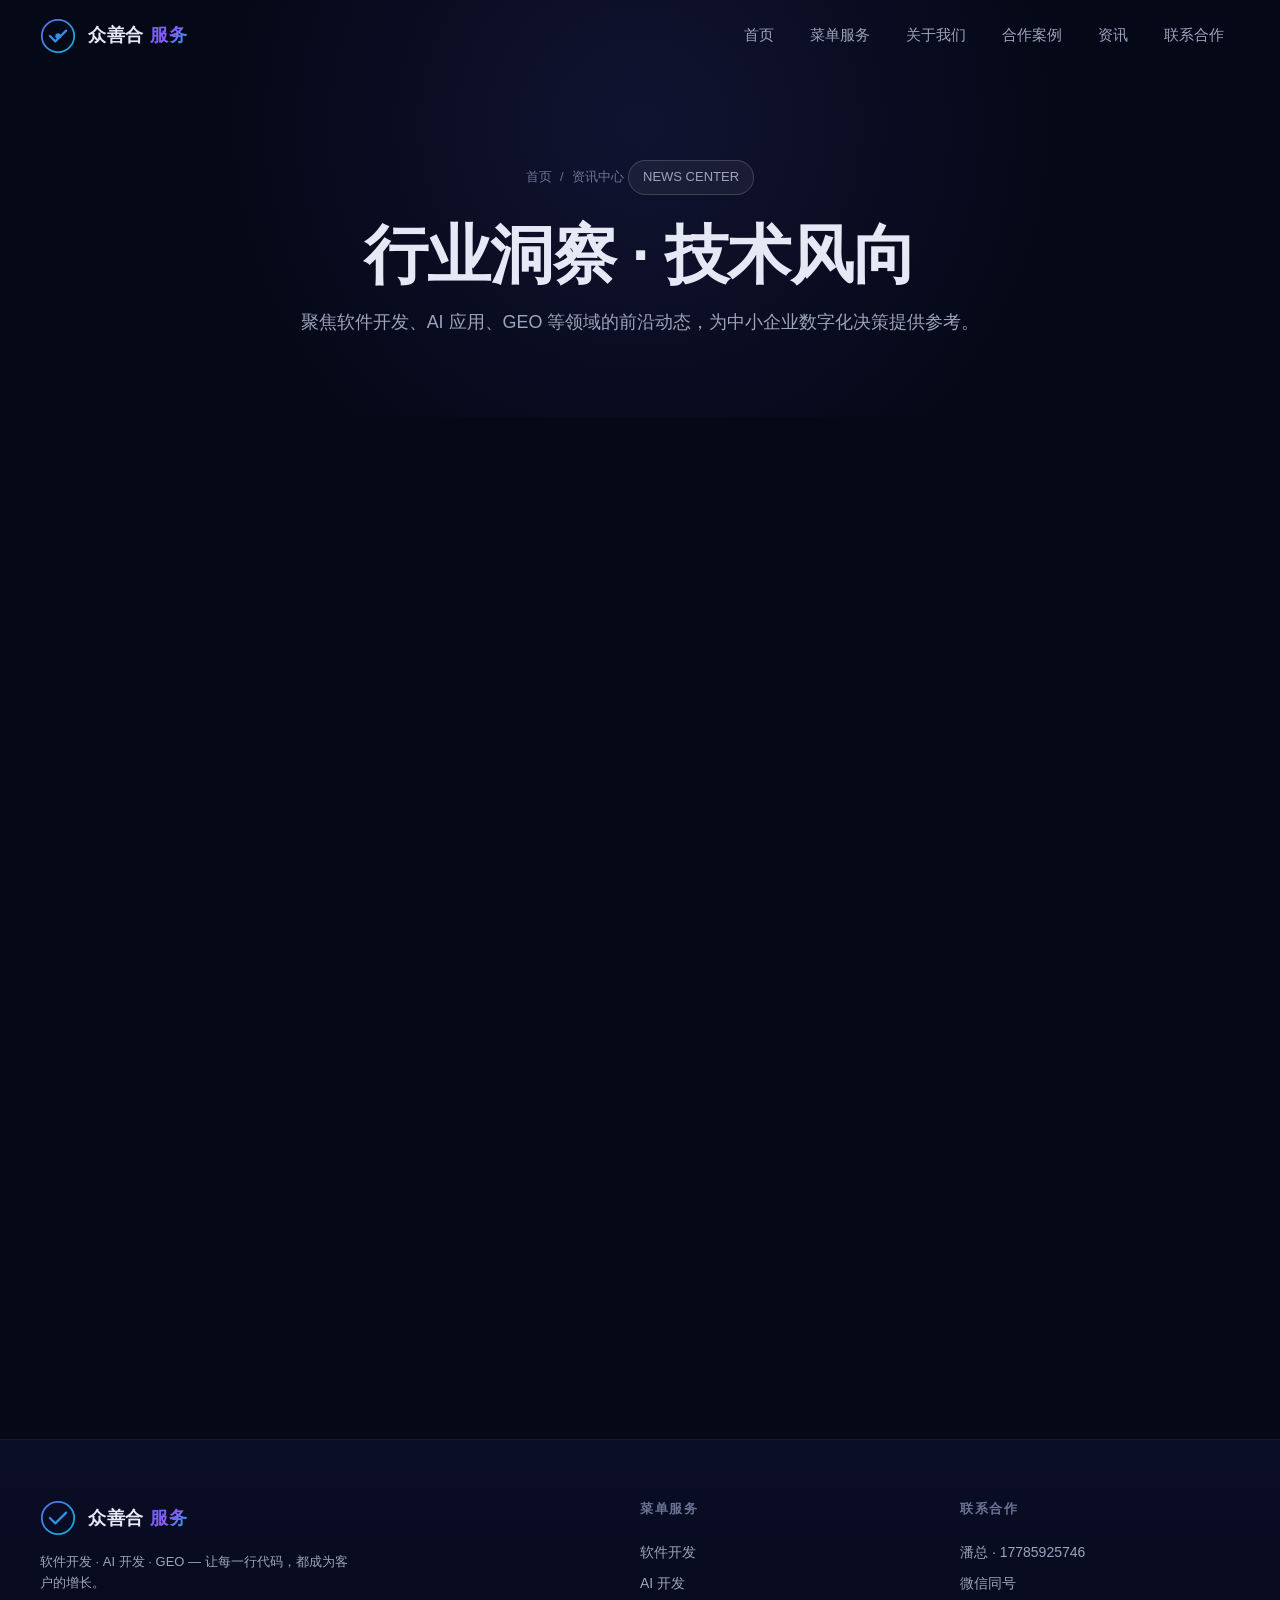
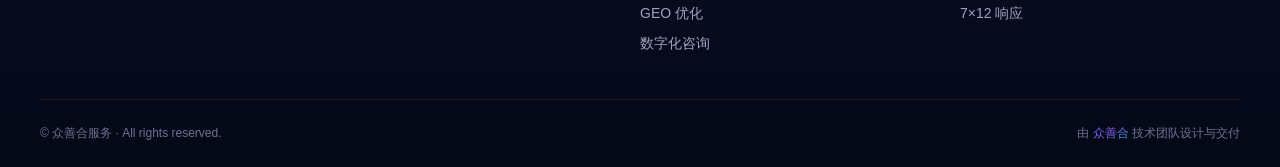
==== news.html @ 7fe5f785 "Add news module: news.html + 4 article pages, update homepage links, replace QR with contact text" ====
<!DOCTYPE html>
<html lang="zh-CN">
<head>
  <meta charset="UTF-8" />
  <meta name="viewport" content="width=device-width, initial-scale=1.0" />
  <meta name="description" content="众善合服务资讯中心，聚焦软件开发、AI开发、GEO生成式引擎优化等行业洞察与技术风向。" />
  <title>资讯中心 · 众善合服务 | 软件开发 · AI开发 · GEO</title>
  <link rel="stylesheet" href="css/style.css" />
  <style>
    .page-header {
      padding: 160px 0 80px;
      text-align: center;
      position: relative;
    }
    .page-header::before {
      content: "";
      position: absolute;
      inset: 0;
      background: radial-gradient(circle at 50% 30%, rgba(99,102,241,.12), transparent 60%);
      pointer-events: none;
    }
    .page-header .container { position: relative; }
    .breadcrumb {
      display: inline-flex;
      gap: 8px;
      align-items: center;
      font-size: 13px;
      color: var(--text-3);
      margin-bottom: 18px;
    }
    .breadcrumb a:hover { color: var(--text); }
    .news-list {
      display: grid;
      gap: 24px;
      max-width: 860px;
      margin: 0 auto;
    }
    .news-list__item {
      display: grid;
      grid-template-columns: 120px 1fr;
      gap: 24px;
      padding: 28px;
      border-radius: var(--radius-lg);
      background: linear-gradient(180deg, rgba(255,255,255,.03), rgba(255,255,255,.01));
      border: 1px solid var(--line);
      transition: transform .3s var(--ease), border .3s var(--ease);
    }
    .news-list__item:hover { transform: translateY(-3px); border-color: rgba(99,102,241,0.35); }
    .news-list__date {
      font-family: var(--mono);
      font-size: 13px;
      color: var(--text-3);
    }
    .news-list__date strong {
      display: block;
      font-size: 32px;
      font-weight: 700;
      color: var(--text);
      line-height: 1;
      margin-bottom: 4px;
    }
    .news-list__body { display: flex; flex-direction: column; gap: 8px; }
    .news-list__tag {
      align-self: flex-start;
      padding: 3px 10px;
      border-radius: 6px;
      background: var(--accent-soft);
      color: #A5B4FC;
      font-size: 12px;
      font-family: var(--mono);
    }
    .news-list__body h2 {
      font-size: 20px;
      font-weight: 600;
      line-height: 1.4;
    }
    .news-list__body p {
      font-size: 14px;
      color: var(--text-2);
      line-height: 1.7;
    }
    .news-list__more {
      font-size: 13px;
      color: #A5B4FC;
      font-weight: 500;
      margin-top: 4px;
    }
    .news-list__more:hover { color: var(--cyan); }
    @media (max-width: 640px) {
      .news-list__item { grid-template-columns: 1fr; gap: 12px; }
      .news-list__date strong { display: inline; font-size: 18px; margin-right: 8px; }
    }
  </style>
</head>
<body>
  <header class="nav" id="nav">
    <div class="container nav__inner">
      <a href="index.html#home" class="brand">
        <span class="brand__mark">
          <svg viewBox="0 0 40 40" fill="none" xmlns="http://www.w3.org/2000/svg" aria-hidden="true">
            <defs>
              <linearGradient id="brandGrad" x1="0" y1="0" x2="40" y2="40" gradientUnits="userSpaceOnUse">
                <stop stop-color="#6366F1"/><stop offset="1" stop-color="#06B6D4"/>
              </linearGradient>
            </defs>
            <circle cx="20" cy="20" r="18" stroke="url(#brandGrad)" stroke-width="2"/>
            <path d="M11 20l6 6 12-12" stroke="url(#brandGrad)" stroke-width="2.5" stroke-linecap="round" stroke-linejoin="round" fill="none"/>
            <circle cx="20" cy="20" r="3" fill="url(#brandGrad)"/>
          </svg>
        </span>
        <span class="brand__text"><strong>众善合</strong><em>服务</em></span>
      </a>
      <nav class="nav__menu" aria-label="主菜单">
        <a href="index.html#home">首页</a>
        <a href="index.html#services">菜单服务</a>
        <a href="index.html#about">关于我们</a>
        <a href="index.html#cases">合作案例</a>
        <a href="news.html">资讯</a>
        <a href="index.html#contact">联系合作</a>
      </nav>
      <button class="nav__toggle" aria-label="菜单" aria-expanded="false" id="navToggle">
        <span></span><span></span><span></span>
      </button>
    </div>
  </header>

  <main>
    <div class="page-header">
      <div class="container">
        <nav class="breadcrumb" aria-label="面包屑">
          <a href="index.html">首页</a><span>/</span><span>资讯中心</span>
        </nav>
        <span class="chip">NEWS CENTER</span>
        <h1 class="hero__title" style="margin-bottom: 16px;">行业洞察 · 技术风向</h1>
        <p class="hero__sub" style="margin-bottom: 0;">
          聚焦软件开发、AI 应用、GEO 等领域的前沿动态，为中小企业数字化决策提供参考。
        </p>
      </div>
    </div>

    <section class="section" style="padding-top: 0;">
      <div class="container">
        <div class="news-list">
          <article class="news-list__item reveal">
            <div class="news-list__date"><strong>03</strong>2026-08</div>
            <div class="news-list__body">
              <span class="news-list__tag">AI 开发</span>
              <h2><a href="news/ai-agent-2026.html">AI Agent 正在重构企业工作流：2026 年落地观察</a></h2>
              <p>越来越多的企业开始将 AI Agent 接入 OA、CRM 和 ERP 系统，从「工具辅助」走向「流程自主」。2026 上半年，金融、制造、政务三个行业的 Agent 落地速度最快。</p>
              <a href="news/ai-agent-2026.html" class="news-list__more">阅读全文 →</a>
            </div>
          </article>

          <article class="news-list__item reveal">
            <div class="news-list__date"><strong>01</strong>2026-08</div>
            <div class="news-list__body">
              <span class="news-list__tag">GEO</span>
              <h2><a href="news/geo-brand-visibility.html">AI 搜索时代来临：品牌如何被大模型「记住」？</a></h2>
              <p>DeepSeek、Kimi、豆包等生成式 AI 搜索正在改变用户信息获取方式。传统 SEO 的「排名」逻辑正在被「引用率」逻辑取代，企业需要建设结构化品牌数据。</p>
              <a href="news/geo-brand-visibility.html" class="news-list__more">阅读全文 →</a>
            </div>
          </article>

          <article class="news-list__item reveal">
            <div class="news-list__date"><strong>28</strong>2026-07</div>
            <div class="news-list__body">
              <span class="news-list__tag">软件开发</span>
              <h2><a href="news/lowcode-ai.html">低代码 + AI：中后台开发效率的「双引擎」</a></h2>
              <p>2026 年，低代码平台与大模型的结合使企业级中后台开发周期缩短了 60% 以上。但复杂业务逻辑的建模，仍是专业开发团队不可替代的核心价值。</p>
              <a href="news/lowcode-ai.html" class="news-list__more">阅读全文 →</a>
            </div>
          </article>

          <article class="news-list__item reveal">
            <div class="news-list__date"><strong>22</strong>2026-07</div>
            <div class="news-list__body">
              <span class="news-list__tag">行业报告</span>
              <h2><a href="news/guizhou-digital.html">2026 中小企业数字化转型现状：贵州市场专题</a></h2>
              <p>贵州酒业、茶业、特色农产品行业正加速数字化转型。从商品条码数字化到 AI 客服，再到品牌官网建设，中小企业对一站式科技服务需求增长显著。</p>
              <a href="news/guizhou-digital.html" class="news-list__more">阅读全文 →</a>
            </div>
          </article>
        </div>
      </div>
    </section>
  </main>

  <footer class="footer">
    <div class="container footer__inner">
      <div>
        <div class="brand brand--footer">
          <span class="brand__mark">
            <svg viewBox="0 0 40 40" fill="none"><circle cx="20" cy="20" r="18" stroke="url(#brandGrad)" stroke-width="2"/><path d="M11 20l6 6 12-12" stroke="url(#brandGrad)" stroke-width="2.5" stroke-linecap="round" stroke-linejoin="round" fill="none"/></svg>
          </span>
          <span class="brand__text"><strong>众善合</strong><em>服务</em></span>
        </div>
        <p class="footer__desc">软件开发 · AI 开发 · GEO — 让每一行代码，都成为客户的增长。</p>
      </div>
      <div>
        <h5>菜单服务</h5>
        <ul><li>软件开发</li><li>AI 开发</li><li>GEO 优化</li><li>数字化咨询</li></ul>
      </div>
      <div>
        <h5>联系合作</h5>
        <ul><li>潘总 · 17785925746</li><li>微信同号</li><li>7×12 响应</li></ul>
      </div>
    </div>
    <div class="footer__bottom container">
      <span>© 众善合服务 · All rights reserved.</span>
      <span>由 <em>众善合</em> 技术团队设计与交付</span>
    </div>
  </footer>

  <script src="js/main.js"></script>
</body>
</html>
---- css/style.css ----
/* ===========================
   众善合服务 · 官网样式
   Theme: 深空蓝紫 · 科技服务
   =========================== */

:root {
  /* 颜色 */
  --bg-0: #050816;
  --bg-1: #0A0E27;
  --bg-2: #0F1535;
  --line: rgba(255, 255, 255, 0.08);
  --line-strong: rgba(255, 255, 255, 0.16);

  --text: #E6E9F5;
  --text-2: #9BA3BD;
  --text-3: #6B7393;

  --indigo: #6366F1;
  --violet: #8B5CF6;
  --cyan: #06B6D4;
  --accent: linear-gradient(135deg, #6366F1 0%, #8B5CF6 50%, #06B6D4 100%);
  --accent-soft: linear-gradient(135deg, rgba(99,102,241,.18), rgba(6,182,212,.18));

  /* 排版 */
  --font: -apple-system, BlinkMacSystemFont, "PingFang SC", "Microsoft YaHei",
          "Helvetica Neue", Arial, "Segoe UI", sans-serif;
  --mono: ui-monospace, "SF Mono", Menlo, Consolas, monospace;

  /* 尺寸 */
  --maxw: 1200px;
  --radius: 16px;
  --radius-lg: 24px;

  /* 阴影 */
  --shadow-sm: 0 6px 20px rgba(0, 0, 0, 0.25);
  --shadow-md: 0 16px 48px rgba(99, 102, 241, 0.15);

  /* 缓动 */
  --ease: cubic-bezier(.2, .7, .2, 1);
}

/* ===== Reset ===== */
* { box-sizing: border-box; margin: 0; padding: 0; }
html { scroll-behavior: smooth; -webkit-text-size-adjust: 100%; }
body {
  font-family: var(--font);
  background: var(--bg-0);
  color: var(--text);
  line-height: 1.6;
  -webkit-font-smoothing: antialiased;
  text-rendering: optimizeLegibility;
  overflow-x: hidden;
}
a { color: inherit; text-decoration: none; }
button { font: inherit; border: 0; background: none; color: inherit; cursor: pointer; }
ul { list-style: none; }
img { max-width: 100%; display: block; }

.container { width: min(100% - 48px, var(--maxw)); margin-inline: auto; }

/* ====== 通用组件 ====== */
.section {
  position: relative;
  padding: 120px 0;
}
.section__head { max-width: 720px; margin: 0 auto 56px; text-align: center; }
.section__kicker {
  display: inline-block;
  padding: 6px 12px;
  border-radius: 999px;
  background: rgba(99, 102, 241, 0.12);
  border: 1px solid rgba(99, 102, 241, 0.3);
  color: #A5B4FC;
  font-size: 12px;
  letter-spacing: 0.18em;
  font-family: var(--mono);
  margin-bottom: 18px;
}
.section__title {
  font-size: clamp(28px, 4vw, 44px);
  line-height: 1.25;
  font-weight: 700;
  letter-spacing: -0.01em;
  margin-bottom: 16px;
}
.section__desc { color: var(--text-2); font-size: 16px; }

.chip {
  display: inline-block;
  padding: 6px 14px;
  border-radius: 999px;
  background: rgba(255, 255, 255, 0.05);
  border: 1px solid var(--line-strong);
  font-size: 13px;
  color: var(--text-2);
  margin-bottom: 24px;
}

.grad {
  background: var(--accent);
  -webkit-background-clip: text;
  background-clip: text;
  color: transparent;
  font-weight: 700;
}

.btn {
  display: inline-flex;
  align-items: center;
  justify-content: center;
  padding: 13px 26px;
  border-radius: 999px;
  font-size: 15px;
  font-weight: 500;
  transition: transform .3s var(--ease), box-shadow .3s var(--ease), background .3s var(--ease);
  white-space: nowrap;
}
.btn--primary {
  background: var(--accent);
  color: #fff;
  box-shadow: 0 8px 24px rgba(99, 102, 241, 0.35);
}
.btn--primary:hover { transform: translateY(-2px); box-shadow: 0 14px 36px rgba(99, 102, 241, 0.45); }
.btn--ghost {
  background: rgba(255, 255, 255, 0.04);
  border: 1px solid var(--line-strong);
  color: var(--text);
}
.btn--ghost:hover { background: rgba(255, 255, 255, 0.08); }
.btn--block { width: 100%; }

/* ====== 导航 ====== */
.nav {
  position: fixed;
  top: 0; left: 0; right: 0;
  z-index: 50;
  padding: 16px 0;
  transition: background .3s var(--ease), border .3s var(--ease), padding .3s var(--ease);
}
.nav.is-scrolled {
  background: rgba(5, 8, 22, 0.78);
  backdrop-filter: blur(14px);
  -webkit-backdrop-filter: blur(14px);
  border-bottom: 1px solid var(--line);
  padding: 10px 0;
}
.nav__inner { display: flex; align-items: center; justify-content: space-between; }

.brand { display: inline-flex; align-items: center; gap: 12px; }
.brand__mark { width: 36px; height: 36px; flex-shrink: 0; }
.brand__mark svg { width: 100%; height: 100%; }
.brand__text { display: flex; align-items: baseline; gap: 6px; font-size: 18px; letter-spacing: 0.04em; }
.brand__text strong { font-weight: 700; color: var(--text); }
.brand__text em {
  font-style: normal;
  background: var(--accent);
  -webkit-background-clip: text;
  background-clip: text;
  color: transparent;
  font-weight: 600;
}

.nav__menu { display: flex; gap: 4px; }
.nav__menu a {
  padding: 8px 16px;
  font-size: 14.5px;
  color: var(--text-2);
  border-radius: 999px;
  transition: color .25s var(--ease), background .25s var(--ease);
}
.nav__menu a:hover { color: var(--text); background: rgba(255,255,255,.04); }

/* ====== 下拉菜单 ====== */
.nav__dropdown { position: relative; }
.nav__dropdown-toggle {
  display: inline-flex;
  align-items: center;
  gap: 4px;
}
.nav__dropdown-toggle svg {
  width: 12px; height: 12px;
  transition: transform .3s var(--ease);
}
.nav__dropdown:hover .nav__dropdown-toggle svg,
.nav__dropdown.is-open .nav__dropdown-toggle svg {
  transform: rotate(180deg);
}

.nav__dropdown-menu {
  position: absolute;
  top: calc(100% + 10px);
  left: 50%;
  transform: translateX(-50%) translateY(-6px);
  min-width: 260px;
  padding: 10px;
  display: grid;
  gap: 2px;
  background: rgba(10, 14, 39, 0.92);
  backdrop-filter: blur(16px);
  -webkit-backdrop-filter: blur(16px);
  border: 1px solid var(--line-strong);
  border-radius: 14px;
  box-shadow: 0 18px 48px rgba(0, 0, 0, 0.5);
  opacity: 0;
  visibility: hidden;
  pointer-events: none;
  transition: opacity .25s var(--ease), transform .25s var(--ease), visibility .25s;
  z-index: 60;
}
.nav__dropdown:hover .nav__dropdown-menu,
.nav__dropdown.is-open .nav__dropdown-menu {
  opacity: 1;
  visibility: visible;
  pointer-events: auto;
  transform: translateX(-50%) translateY(0);
}
.nav__dropdown-menu::before {
  content: "";
  position: absolute;
  top: -6px;
  left: 50%;
  transform: translateX(-50%) rotate(45deg);
  width: 12px; height: 12px;
  background: rgba(10, 14, 39, 0.92);
  border-left: 1px solid var(--line-strong);
  border-top: 1px solid var(--line-strong);
  border-radius: 3px;
}
.nav__dropdown-menu a {
  display: flex;
  align-items: center;
  gap: 10px;
  padding: 10px 14px;
  border-radius: 8px;
  font-size: 14px;
  color: var(--text-2);
  white-space: nowrap;
  transition: background .2s var(--ease), color .2s var(--ease);
}
.nav__dropdown-menu a:hover {
  background: rgba(99, 102, 241, 0.12);
  color: var(--text);
}
.nav__ddNum {
  font-family: var(--mono);
  font-size: 11px;
  color: #A5B4FC;
  background: rgba(99, 102, 241, 0.12);
  border: 1px solid rgba(99, 102, 241, 0.28);
  border-radius: 5px;
  padding: 1px 6px;
  flex-shrink: 0;
}
.nav__dropdown-menu a:hover .nav__ddNum {
  background: rgba(99, 102, 241, 0.25);
}

.nav__toggle {
  display: none;
  width: 40px; height: 40px;
  flex-direction: column;
  justify-content: center;
  gap: 5px;
  align-items: center;
  border-radius: 10px;
  border: 1px solid var(--line-strong);
}
.nav__toggle span {
  display: block;
  width: 18px; height: 2px;
  background: var(--text);
  transition: transform .3s var(--ease), opacity .3s var(--ease);
}
.nav.is-open .nav__toggle span:nth-child(1) { transform: translateY(7px) rotate(45deg); }
.nav.is-open .nav__toggle span:nth-child(2) { opacity: 0; }
.nav.is-open .nav__toggle span:nth-child(3) { transform: translateY(-7px) rotate(-45deg); }

/* ====== Hero ====== */
.hero { position: relative; padding: 200px 0 140px; overflow: hidden; }
.hero__bg {
  position: absolute; inset: 0; pointer-events: none;
}
.orb {
  position: absolute;
  border-radius: 50%;
  filter: blur(120px);
  opacity: 0.55;
}
.orb--a {
  width: 520px; height: 520px;
  background: radial-gradient(circle, #6366F1 0%, transparent 70%);
  top: -160px; right: -80px;
  animation: float 14s ease-in-out infinite;
}
.orb--b {
  width: 460px; height: 460px;
  background: radial-gradient(circle, #06B6D4 0%, transparent 70%);
  bottom: -160px; left: -120px;
  animation: float 18s ease-in-out infinite reverse;
}
@keyframes float {
  0%, 100% { transform: translate(0,0); }
  50%      { transform: translate(40px, 30px); }
}
.grid {
  position: absolute; inset: 0;
  background-image:
    linear-gradient(rgba(99, 102, 241, 0.08) 1px, transparent 1px),
    linear-gradient(90deg, rgba(99, 102, 241, 0.08) 1px, transparent 1px);
  background-size: 56px 56px;
  mask-image: radial-gradient(circle at 50% 30%, #000 0%, transparent 70%);
  -webkit-mask-image: radial-gradient(circle at 50% 30%, #000 0%, transparent 70%);
}

.hero__inner { position: relative; text-align: center; }
.hero__title {
  font-size: clamp(34px, 5.5vw, 64px);
  line-height: 1.15;
  font-weight: 800;
  letter-spacing: -0.02em;
  margin-bottom: 24px;
}
.hero__sub {
  font-size: clamp(15px, 1.4vw, 18px);
  color: var(--text-2);
  max-width: 720px;
  margin: 0 auto 40px;
}
.hero__cta {
  display: flex;
  justify-content: center;
  gap: 16px;
  flex-wrap: wrap;
  margin-bottom: 80px;
}

.hero__stats {
  display: grid;
  grid-template-columns: repeat(4, 1fr);
  gap: 24px;
  max-width: 880px;
  margin: 0 auto;
  padding: 28px;
  background: rgba(255, 255, 255, 0.02);
  border: 1px solid var(--line);
  border-radius: var(--radius-lg);
  backdrop-filter: blur(10px);
}
.hero__stats li { text-align: center; }
.hero__stats strong {
  display: block;
  font-size: clamp(26px, 3vw, 36px);
  font-weight: 700;
  background: var(--accent);
  -webkit-background-clip: text;
  background-clip: text;
  color: transparent;
  margin-bottom: 4px;
}
.hero__stats span {
  font-size: 13px;
  color: var(--text-3);
  letter-spacing: 0.06em;
}

/* ====== 服务卡片 ====== */
.services__grid {
  display: grid;
  grid-template-columns: repeat(3, 1fr);
  gap: 24px;
  margin-bottom: 80px;
}

.card {
  position: relative;
  padding: 32px;
  border-radius: var(--radius-lg);
  background: linear-gradient(180deg, rgba(255,255,255,0.04), rgba(255,255,255,0.02));
  border: 1px solid var(--line);
  overflow: hidden;
  transition: transform .4s var(--ease), border .3s var(--ease);
}
.card::before {
  content: "";
  position: absolute; inset: 0;
  background: var(--accent-soft);
  opacity: 0;
  transition: opacity .4s var(--ease);
  pointer-events: none;
}
.card:hover { transform: translateY(-6px); border-color: rgba(99,102,241,0.4); }
.card:hover::before { opacity: 1; }
.card > * { position: relative; }

.card__index {
  position: absolute;
  top: 24px; right: 32px;
  font-family: var(--mono);
  font-size: 13px;
  color: var(--text-3);
  letter-spacing: 0.1em;
}
.card__icon {
  width: 56px; height: 56px;
  display: grid; place-items: center;
  border-radius: 14px;
  background: var(--accent-soft);
  color: #A5B4FC;
  margin-bottom: 20px;
}
.card__icon svg { width: 28px; height: 28px; }
.card h3 {
  font-size: 22px;
  font-weight: 700;
  margin-bottom: 8px;
}
.card p {
  color: var(--text-2);
  font-size: 14.5px;
  margin-bottom: 20px;
  line-height: 1.65;
}
.card__list { display: grid; gap: 8px; }
.card__list li {
  position: relative;
  padding-left: 22px;
  font-size: 14px;
  color: var(--text-2);
}
.card__list li::before {
  content: "";
  position: absolute; left: 0; top: 8px;
  width: 12px; height: 12px;
  border-radius: 4px;
  background: var(--accent);
  opacity: 0.85;
}

/* ====== 菜单服务（8项） ====== */
.menulist {
  padding: 56px 48px;
  border-radius: var(--radius-lg);
  background: linear-gradient(180deg, rgba(99,102,241,.04), rgba(6,182,212,.04));
  border: 1px solid var(--line);
  position: relative;
  overflow: hidden;
}
.menulist::before {
  content: "MENU";
  position: absolute;
  top: 28px; right: 36px;
  font-family: var(--mono);
  font-size: 12px;
  color: var(--text-3);
  letter-spacing: 0.4em;
}
.menulist__title {
  font-size: 24px;
  font-weight: 700;
  margin-bottom: 36px;
}
.menulist__grid {
  display: grid;
  grid-template-columns: repeat(4, 1fr);
  gap: 20px;
}
.menulist__item {
  padding: 24px;
  border-radius: var(--radius);
  background: rgba(0, 0, 0, 0.3);
  border: 1px solid var(--line);
  transition: transform .3s var(--ease), border .3s var(--ease);
}
.menulist__item:hover { transform: translateY(-4px); border-color: rgba(99,102,241,0.4); }
.menulist__num {
  display: inline-block;
  font-family: var(--mono);
  font-size: 12px;
  color: #A5B4FC;
  background: rgba(99,102,241,0.1);
  border: 1px solid rgba(99,102,241,0.3);
  border-radius: 6px;
  padding: 2px 8px;
  margin-bottom: 14px;
}
.menulist__item h4 {
  font-size: 16px;
  font-weight: 600;
  margin-bottom: 6px;
}
.menulist__item p {
  font-size: 13px;
  color: var(--text-3);
  line-height: 1.6;
}

/* ====== 关于 ====== */
.about__inner {
  display: grid;
  grid-template-columns: 1.2fr 0.8fr;
  gap: 56px;
  align-items: center;
}
.about__copy h2 { text-align: left; }
.about__copy .section__desc { max-width: 580px; }
.about__pillars {
  margin-top: 36px;
  display: grid;
  gap: 20px;
}
.about__pillars li {
  display: grid;
  grid-template-columns: 56px 1fr;
  gap: 20px;
  align-items: flex-start;
  padding: 20px;
  border-radius: var(--radius);
  background: rgba(255,255,255,.02);
  border: 1px solid var(--line);
}
.pill {
  width: 56px; height: 56px;
  display: grid; place-items: center;
  font-size: 28px;
  font-weight: 700;
  font-family: var(--mono);
  color: #fff;
  border-radius: 12px;
  background: var(--accent);
}
.about__pillars h4 { font-size: 16px; margin-bottom: 4px; }
.about__pillars p { font-size: 14px; color: var(--text-2); }

.about__card {
  background: var(--bg-2);
  border: 1px solid var(--line-strong);
  border-radius: var(--radius-lg);
  overflow: hidden;
  box-shadow: var(--shadow-md);
}
.about__cardHead {
  display: flex;
  align-items: center;
  gap: 8px;
  padding: 14px 18px;
  background: rgba(0, 0, 0, 0.4);
  border-bottom: 1px solid var(--line);
  font-family: var(--mono);
  font-size: 12px;
  color: var(--text-3);
}
.about__cardHead .dot {
  width: 10px; height: 10px; border-radius: 50%;
  background: rgba(255,255,255,.15);
}
.about__cardHead .dot:nth-child(1) { background: #ef4444; }
.about__cardHead .dot:nth-child(2) { background: #f59e0b; }
.about__cardHead .dot:nth-child(3) { background: #10b981; }
.about__cardHead em {
  margin-left: 12px;
  font-style: normal;
  letter-spacing: 0.1em;
}
.about__cardBody { padding: 24px; display: grid; gap: 14px; }
.kv {
  display: flex;
  justify-content: space-between;
  align-items: center;
  padding-bottom: 14px;
  border-bottom: 1px dashed var(--line);
  font-size: 14px;
}
.kv:last-child { border: 0; padding-bottom: 0; }
.kv span { color: var(--text-3); }
.kv b { color: var(--text); font-weight: 600; }

/* ====== 案例 ====== */
.cases__grid {
  display: grid;
  grid-template-columns: repeat(2, 1fr);
  gap: 24px;
}
.case {
  padding: 32px;
  border-radius: var(--radius-lg);
  background: linear-gradient(180deg, rgba(255,255,255,.03), rgba(255,255,255,.01));
  border: 1px solid var(--line);
  transition: transform .3s var(--ease), border .3s var(--ease);
}
.case:hover { transform: translateY(-4px); border-color: rgba(99,102,241,0.35); }
.case__tag {
  display: inline-block;
  padding: 4px 10px;
  border-radius: 6px;
  background: var(--accent-soft);
  color: #A5B4FC;
  font-size: 12px;
  font-family: var(--mono);
  letter-spacing: 0.06em;
  margin-bottom: 16px;
}
.case h3 { font-size: 18px; margin-bottom: 8px; font-weight: 600; }
.case p { font-size: 14px; color: var(--text-2); }

/* ====== 资讯 ====== */
.news__grid {
  display: grid;
  grid-template-columns: repeat(2, 1fr);
  gap: 24px;
}
.news-card {
  padding: 32px;
  border-radius: var(--radius-lg);
  background: linear-gradient(180deg, rgba(255,255,255,.03), rgba(255,255,255,.01));
  border: 1px solid var(--line);
  transition: transform .3s var(--ease), border .3s var(--ease);
  display: flex;
  flex-direction: column;
}
.news-card:hover { transform: translateY(-4px); border-color: rgba(99,102,241,0.35); }
.news-card__tag {
  display: inline-block;
  padding: 4px 10px;
  border-radius: 6px;
  background: var(--accent-soft);
  color: #A5B4FC;
  font-size: 12px;
  font-family: var(--mono);
  letter-spacing: 0.06em;
  margin-bottom: 12px;
  align-self: flex-start;
}
.news-card__date {
  font-size: 12px;
  color: var(--text-3);
  font-family: var(--mono);
  margin-bottom: 14px;
}
.news-card h3 {
  font-size: 18px;
  font-weight: 600;
  margin-bottom: 10px;
  line-height: 1.4;
}
.news-card h3 a {
  color: inherit;
  transition: color .25s var(--ease);
}
.news-card h3 a:hover { color: #A5B4FC; }
.news-card p {
  font-size: 14px;
  color: var(--text-2);
  line-height: 1.7;
  margin-bottom: 18px;
  flex: 1;
}
.news-card__more {
  font-size: 13px;
  color: #A5B4FC;
  font-weight: 500;
  transition: color .25s var(--ease);
  align-self: flex-start;
}
.news-card__more:hover { color: var(--cyan); }

.news__footer {
  text-align: center;
  margin-top: 48px;
}

/* ====== 联系 ====== */
.contact { padding-bottom: 80px; }
.contact__inner {
  display: grid;
  grid-template-columns: 1fr 1fr;
  gap: 56px;
  align-items: stretch;
}
.contact__list {
  display: grid;
  gap: 12px;
  margin: 24px 0 32px;
}
.contact__list li {
  display: flex;
  flex-wrap: wrap;
  align-items: baseline;
  gap: 12px;
  padding: 18px 22px;
  border-radius: var(--radius);
  background: rgba(255,255,255,.02);
  border: 1px solid var(--line);
}
.contact__label {
  font-size: 12px;
  color: var(--text-3);
  letter-spacing: 0.08em;
  text-transform: uppercase;
  min-width: 80px;
  font-family: var(--mono);
}
.contact__list strong { font-size: 17px; font-weight: 700; }
.contact__list a:hover strong { background: var(--accent); -webkit-background-clip: text; background-clip: text; color: transparent; }
.contact__hint {
  font-size: 12px;
  color: var(--text-3);
  margin-left: 6px;
}

.contact__direct {
  display: flex;
  flex-direction: column;
  gap: 6px;
  padding: 22px 24px;
  border-radius: var(--radius);
  background: rgba(99,102,241,.1);
  border: 1px solid rgba(99,102,241,.3);
}
.contact__direct strong {
  font-size: 20px;
  font-weight: 700;
  background: var(--accent);
  -webkit-background-clip: text;
  background-clip: text;
  color: transparent;
}
.contact__direct em {
  font-style: normal;
  font-size: 13px;
  color: var(--text-3);
}

/* 表单 */
.contact__form {
  padding: 36px;
  border-radius: var(--radius-lg);
  background: var(--bg-2);
  border: 1px solid var(--line-strong);
  box-shadow: var(--shadow-sm);
}
.contact__form h3 { font-size: 22px; margin-bottom: 4px; }
.contact__formHint { color: var(--text-3); font-size: 14px; margin-bottom: 22px; }
.contact__form label {
  display: block;
  margin-bottom: 18px;
}
.contact__form label > span {
  display: block;
  font-size: 13px;
  color: var(--text-2);
  margin-bottom: 6px;
}
.contact__form input,
.contact__form select,
.contact__form textarea {
  width: 100%;
  padding: 12px 14px;
  background: rgba(0, 0, 0, 0.35);
  border: 1px solid var(--line);
  border-radius: 10px;
  color: var(--text);
  font: inherit;
  outline: none;
  transition: border .25s var(--ease);
}
.contact__form input:focus,
.contact__form select:focus,
.contact__form textarea:focus { border-color: rgba(99,102,241,0.7); }
.form__tip {
  margin-top: 14px;
  text-align: center;
  font-size: 13px;
  color: var(--text-3);
}
.form__tip strong { color: var(--text); }

/* ====== Footer ====== */
.footer {
  border-top: 1px solid var(--line);
  padding: 60px 0 24px;
  background: linear-gradient(180deg, var(--bg-1), var(--bg-0));
}
.footer__inner {
  display: grid;
  grid-template-columns: 2fr 1fr 1fr;
  gap: 40px;
  margin-bottom: 40px;
}
.brand--footer { margin-bottom: 16px; }
.footer__desc {
  font-size: 13px;
  color: var(--text-2);
  max-width: 320px;
}
.footer h5 {
  font-size: 13px;
  text-transform: uppercase;
  letter-spacing: 0.12em;
  color: var(--text-3);
  margin-bottom: 16px;
  font-family: var(--mono);
}
.footer ul li { font-size: 14px; color: var(--text-2); padding: 4px 0; }
.footer ul li:hover { color: var(--text); }
.footer__bottom {
  display: flex;
  justify-content: space-between;
  padding-top: 24px;
  border-top: 1px solid var(--line);
  font-size: 12px;
  color: var(--text-3);
}
.footer__bottom em {
  font-style: normal;
  background: var(--accent);
  -webkit-background-clip: text;
  background-clip: text;
  color: transparent;
}

/* ====== 悬浮联系按钮 ====== */
.float-cta {
  position: fixed;
  right: 24px; bottom: 24px;
  z-index: 40;
  display: flex;
  flex-direction: column;
  gap: 2px;
  padding: 14px 20px;
  border-radius: 14px;
  background: var(--accent);
  color: #fff;
  font-size: 13px;
  box-shadow: 0 12px 36px rgba(99,102,241,0.45);
  transition: transform .3s var(--ease);
}
.float-cta em {
  font-style: normal;
  font-size: 15px;
  font-weight: 700;
}
.float-cta:hover { transform: translateY(-4px); }

/* ====== 入场动画 ====== */
.reveal {
  opacity: 0;
  transform: translateY(24px);
  transition: opacity .8s var(--ease), transform .8s var(--ease);
}
.reveal.is-in { opacity: 1; transform: translateY(0); }

/* ====== 响应式 ====== */
@media (max-width: 960px) {
  .section { padding: 80px 0; }
  .nav__menu {
    position: absolute;
    top: 100%;
    left: 16px; right: 16px;
    flex-direction: column;
    gap: 4px;
    padding: 16px;
    background: var(--bg-1);
    border: 1px solid var(--line-strong);
    border-radius: var(--radius);
    margin-top: 8px;
    display: none;
  }
  .nav.is-open .nav__menu { display: flex; }
  .nav__menu a { padding: 12px 14px; border-radius: 10px; }
  .nav__toggle { display: flex; }

  /* 移动端下拉菜单：流式嵌入，点击展开 */
  .nav__dropdown { width: 100%; }
  .nav__dropdown-toggle {
    width: 100%;
    justify-content: space-between;
    padding: 12px 14px;
    border-radius: 10px;
    color: var(--text-2);
  }
  .nav__dropdown.is-open .nav__dropdown-toggle,
  .nav__dropdown-toggle:hover { color: var(--text); background: rgba(255,255,255,.04); }
  .nav__dropdown-menu {
    position: static;
    transform: none;
    min-width: 0;
    margin: 4px 0 6px;
    padding: 6px 8px 6px 18px;
    background: rgba(0, 0, 0, 0.3);
    backdrop-filter: none;
    -webkit-backdrop-filter: none;
    border: 1px solid var(--line);
    border-radius: 10px;
    box-shadow: none;
    opacity: 1;
    visibility: visible;
    pointer-events: auto;
    display: none;
    transition: none;
  }
  .nav__dropdown-menu::before { display: none; }
  .nav__dropdown.is-open .nav__dropdown-menu { display: grid; }
  .nav__dropdown-menu a {
    padding: 9px 12px;
    font-size: 13.5px;
  }

  .services__grid { grid-template-columns: 1fr; }
  .about__inner { grid-template-columns: 1fr; gap: 40px; }
  .contact__inner { grid-template-columns: 1fr; gap: 40px; }
  .cases__grid { grid-template-columns: 1fr; }
  .news__grid { grid-template-columns: 1fr; }
  .menulist { padding: 40px 24px; }
  .menulist__grid { grid-template-columns: repeat(2, 1fr); }
  .footer__inner { grid-template-columns: 1fr; gap: 24px; }
  .footer__bottom { flex-direction: column; gap: 8px; text-align: center; }
  .float-cta { right: 16px; bottom: 16px; padding: 12px 16px; font-size: 12px; }
  .float-cta em { font-size: 14px; }
  .hero { padding: 160px 0 100px; }
  .hero__stats { grid-template-columns: repeat(2, 1fr); padding: 20px; }
}

@media (max-width: 520px) {
  .menulist__grid { grid-template-columns: 1fr; }
  .container { width: calc(100% - 32px); }
  .hero__title { font-size: 32px; }
}
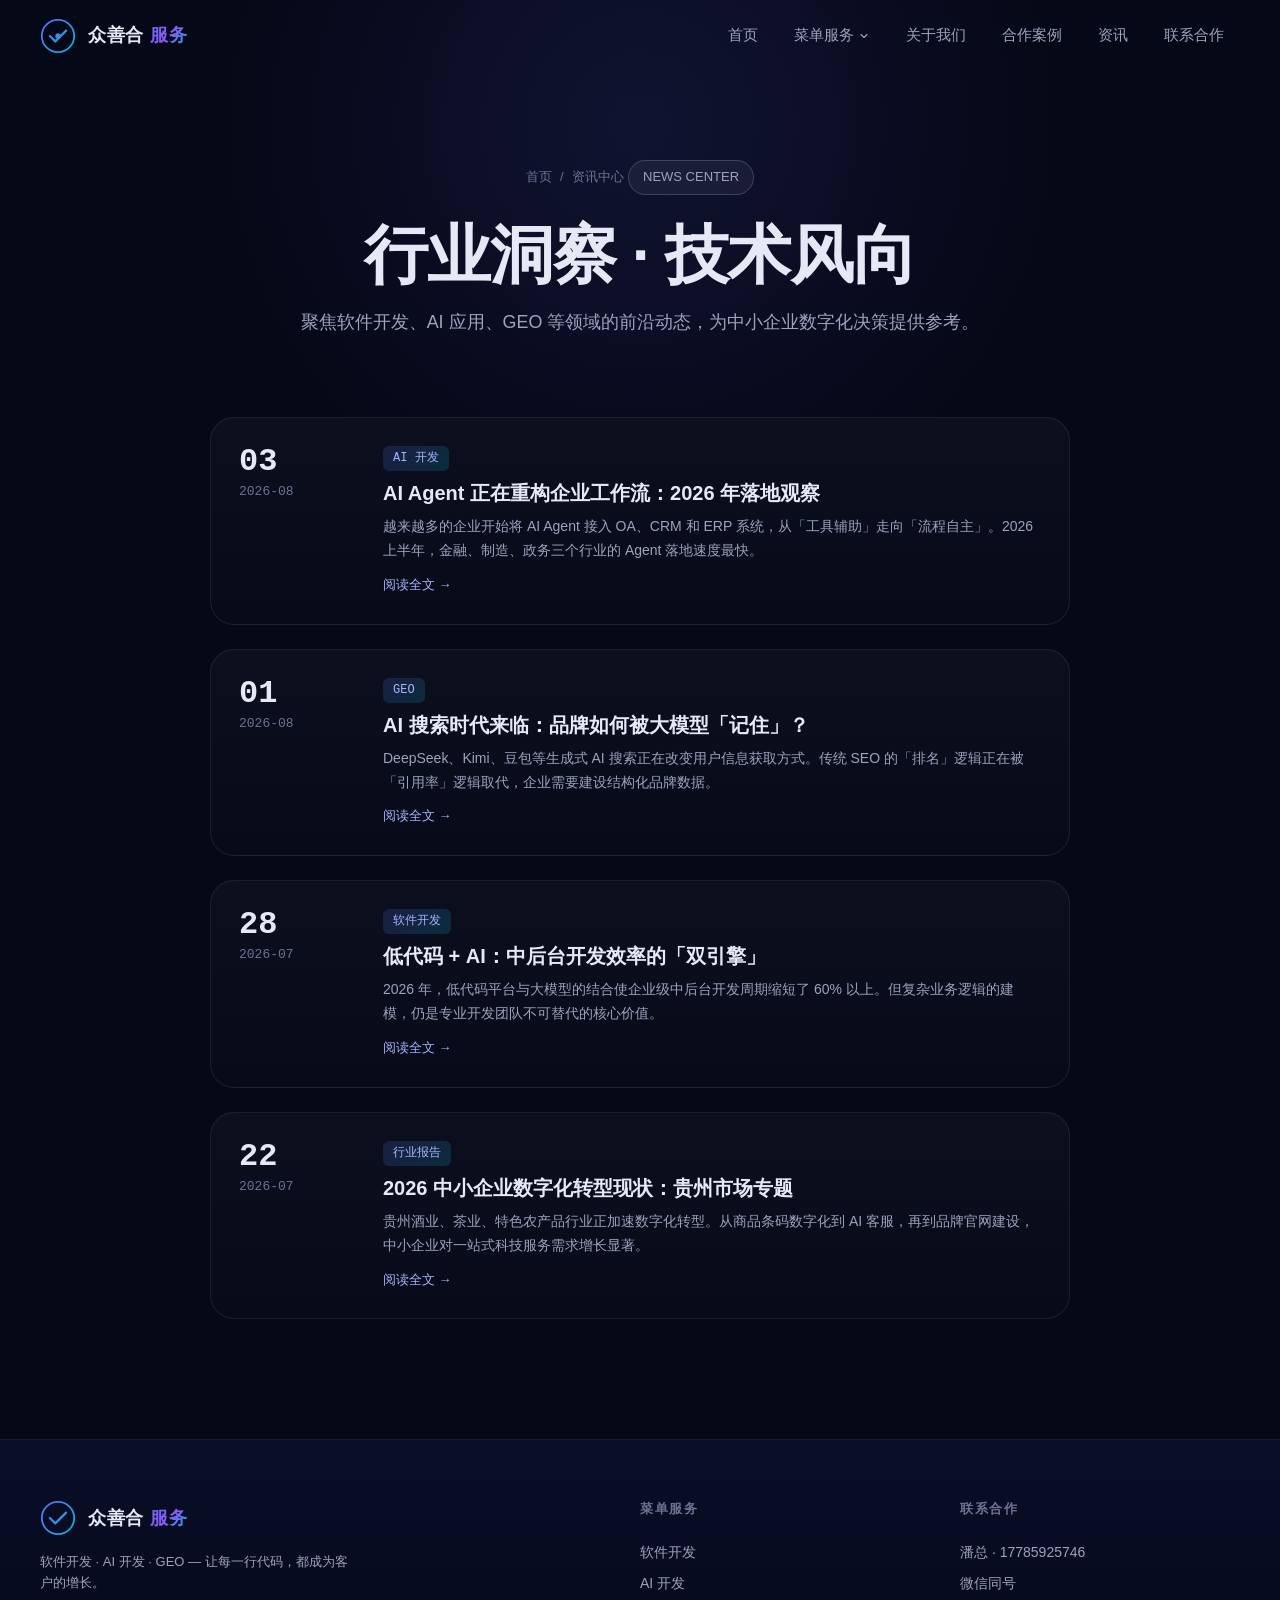
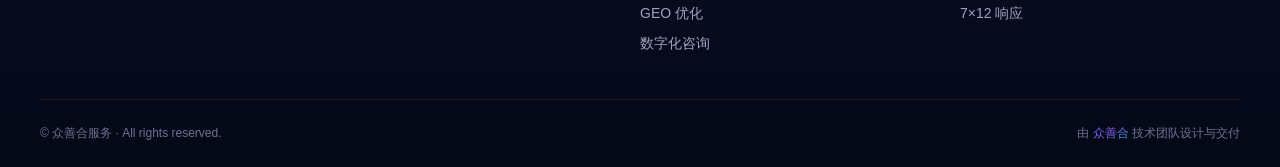
==== commit 2fc06ec6: "Fix news page: defensive JS for missing dropdown, add dropdown nav to news.html, include news-list i" ====
--- a/news.html
+++ b/news.html
@@ -112,10 +112,27 @@
       </a>
       <nav class="nav__menu" aria-label="主菜单">
         <a href="index.html#home">首页</a>
-        <a href="index.html#services">菜单服务</a>
+
+        <div class="nav__dropdown" id="navDropdown">
+          <a href="index.html#services" class="nav__dropdown-toggle" aria-haspopup="true" aria-expanded="false">
+            菜单服务
+            <svg viewBox="0 0 16 16" fill="none" aria-hidden="true"><path d="M4 6l4 4 4-4" stroke="currentColor" stroke-width="1.5" stroke-linecap="round" stroke-linejoin="round"/></svg>
+          </a>
+          <div class="nav__dropdown-menu">
+            <a href="index.html#svc-01"><span class="nav__ddNum">01</span>官网 / 门户开发</a>
+            <a href="index.html#svc-02"><span class="nav__ddNum">02</span>小程序 / App 开发</a>
+            <a href="index.html#svc-03"><span class="nav__ddNum">03</span>SaaS &amp; 中后台</a>
+            <a href="index.html#svc-04"><span class="nav__ddNum">04</span>大模型应用</a>
+            <a href="index.html#svc-05"><span class="nav__ddNum">05</span>AI Agent &amp; 工作流</a>
+            <a href="index.html#svc-06"><span class="nav__ddNum">06</span>AIGC 内容工厂</a>
+            <a href="index.html#svc-07"><span class="nav__ddNum">07</span>GEO 检索优化</a>
+            <a href="index.html#svc-08"><span class="nav__ddNum">08</span>数字化咨询</a>
+          </div>
+        </div>
+
         <a href="index.html#about">关于我们</a>
         <a href="index.html#cases">合作案例</a>
-        <a href="news.html">资讯</a>
+        <a href="news.html" aria-current="page">资讯</a>
         <a href="index.html#contact">联系合作</a>
       </nav>
       <button class="nav__toggle" aria-label="菜单" aria-expanded="false" id="navToggle">
